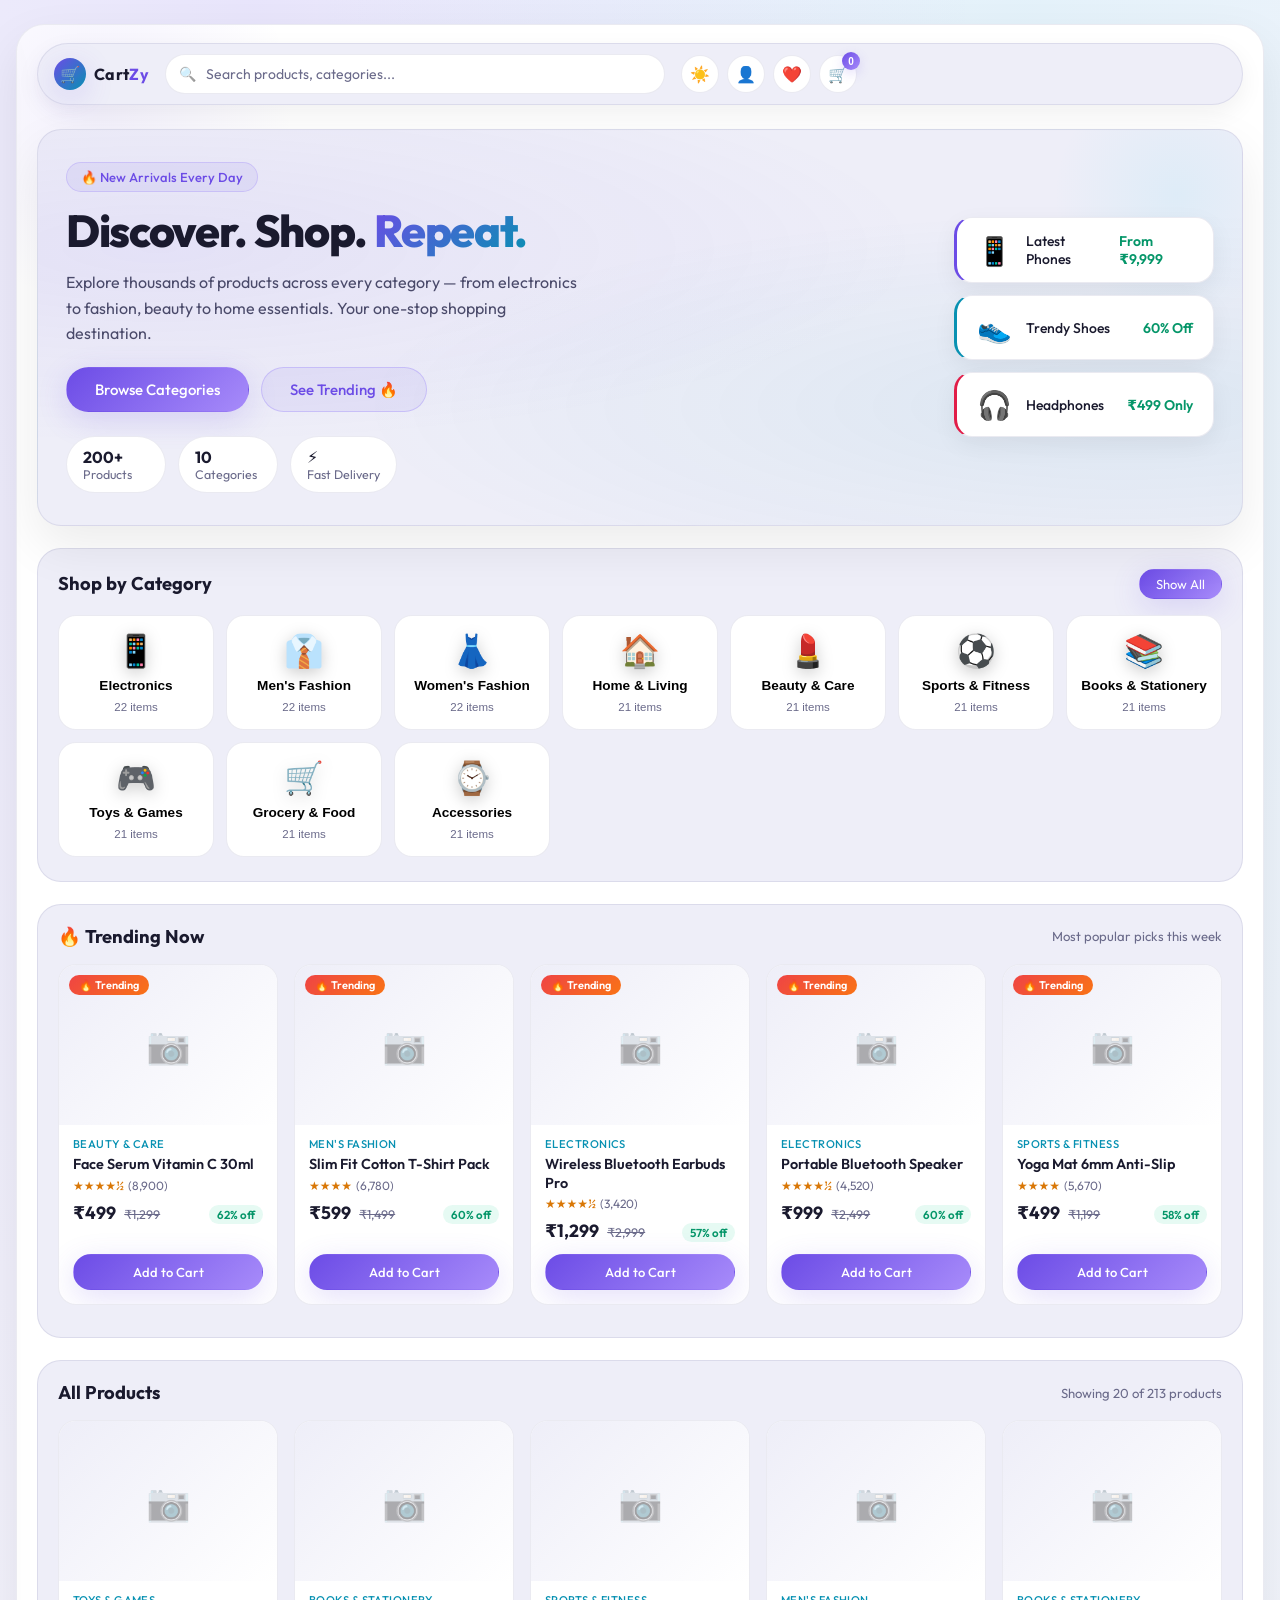
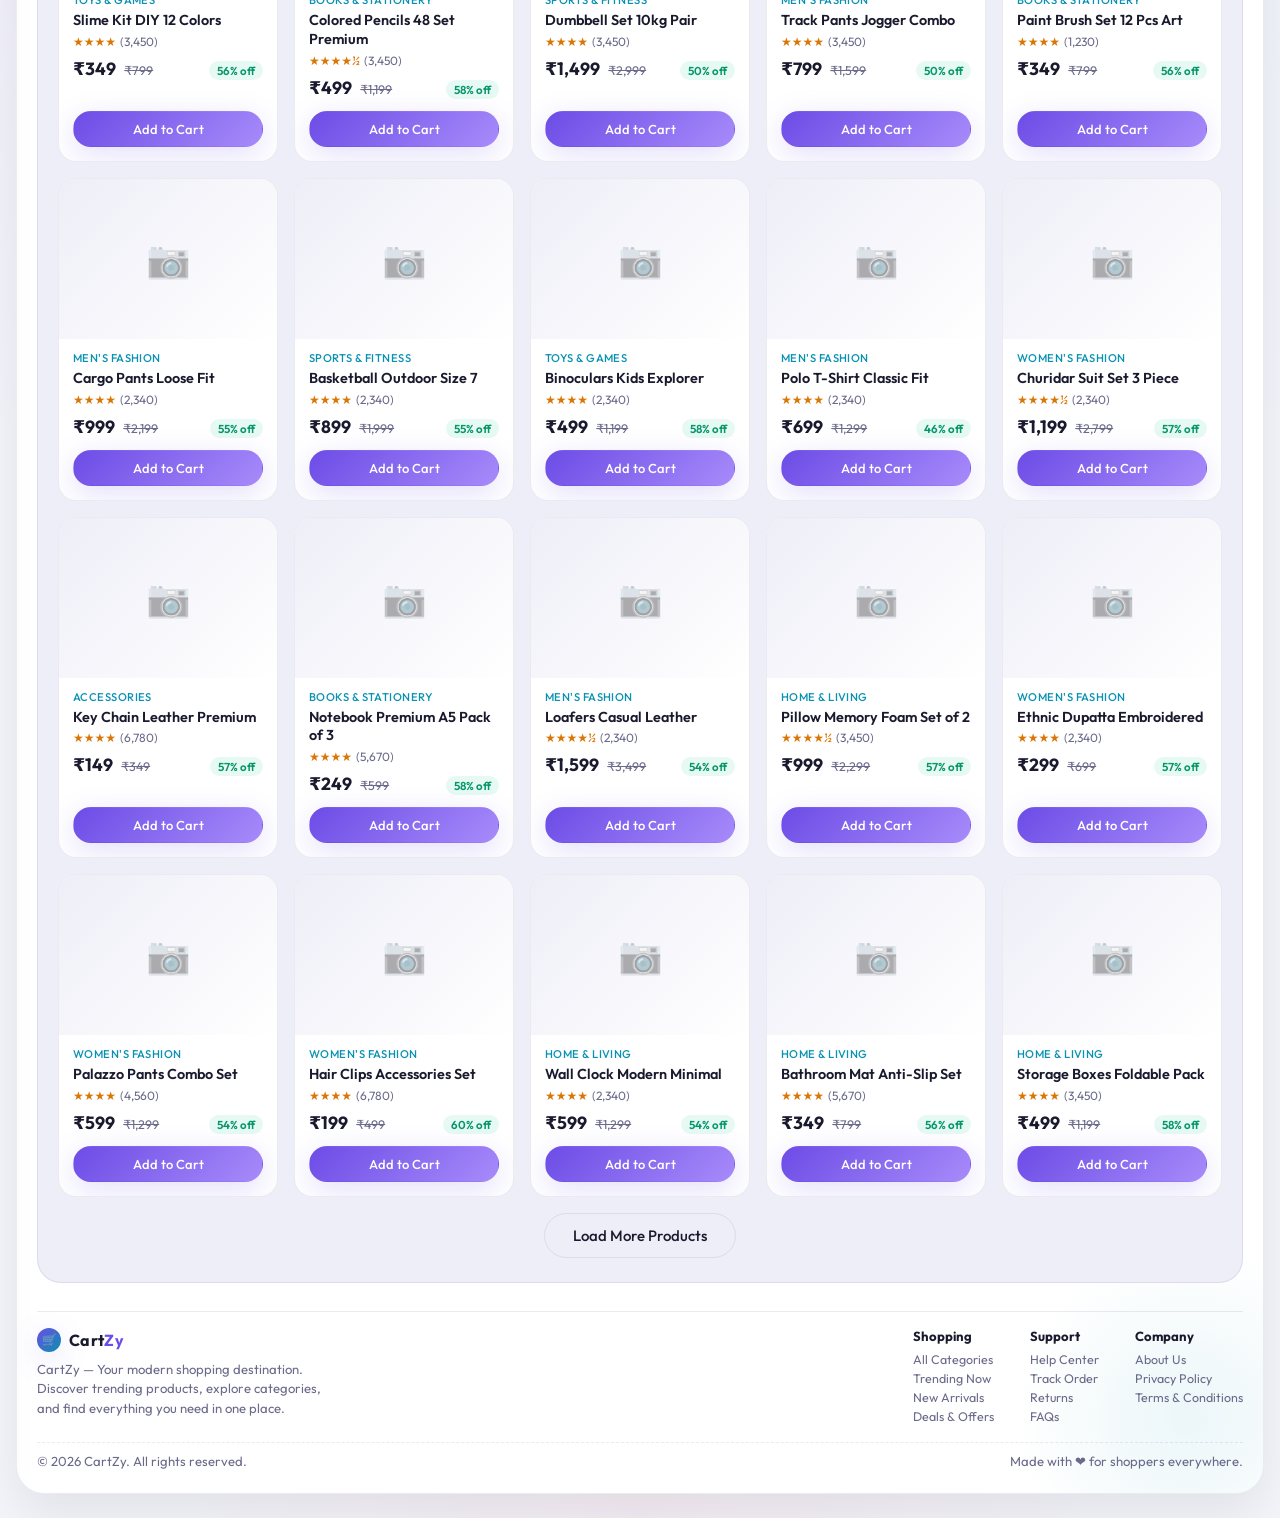
==== index.html @ 9c6d963a "Add files via upload" ====
<!DOCTYPE html>
<html lang="en" data-theme="dark">
<head>
    <meta charset="UTF-8">
    <meta name="viewport" content="width=device-width, initial-scale=1.0">
    <title>CartZy – Discover, Shop, Repeat</title>
    <meta name="description" content="CartZy is a modern shopping experience. Browse categories, discover trending products, and shop from thousands of items across electronics, fashion, beauty, home and more.">
    <link rel="stylesheet" href="styles.css">
    <link rel="preconnect" href="https://fonts.googleapis.com">
    <link rel="preconnect" href="https://fonts.gstatic.com" crossorigin>
    <link href="https://fonts.googleapis.com/css2?family=Outfit:wght@300;400;500;600;700;800&display=swap" rel="stylesheet">
</head>
<body>
    <div class="cz-app" id="cz-app">
        <!-- Mobile Sidebar -->
        <div class="cz-sidebar" id="cz-sidebar">
            <div class="cz-sidebar-header">
                <div class="cz-logo">
                    <span class="cz-logo-mark">🛒</span>
                    <span class="cz-logo-text">Cart<span>Zy</span></span>
                </div>
                <button class="cz-sidebar-close" id="cz-sidebar-close" aria-label="Close sidebar">✕</button>
            </div>
            <nav class="cz-sidebar-nav">
                <a href="#" class="cz-sidebar-link cz-sidebar-link-active" data-nav="home">🏠 Home</a>
                <a href="#categories" class="cz-sidebar-link" data-nav="categories">📦 Categories</a>
                <a href="#trending" class="cz-sidebar-link" data-nav="trending">🔥 Trending</a>
                <a href="#products" class="cz-sidebar-link" data-nav="products">🛍️ All Products</a>
                <div class="cz-sidebar-divider"></div>
                <a href="#" class="cz-sidebar-link" id="cz-sidebar-user-link">👤 Login / Sign Up</a>
                <a href="#" class="cz-sidebar-link">📋 My Orders</a>
                <a href="#" class="cz-sidebar-link">❤️ Wishlist</a>
                <a href="#" class="cz-sidebar-link">💬 Help Center</a>
            </nav>
            <div class="cz-sidebar-actions">
                <button id="cz-theme-toggle-sidebar" class="cz-button cz-button-outline cz-theme-toggle" type="button" aria-label="Toggle theme">
                    <span class="cz-theme-icon" data-role="icon">🌙</span>
                    <span>Toggle theme</span>
                </button>
            </div>
        </div>
        <div class="cz-sidebar-overlay" id="cz-sidebar-overlay"></div>

        <!-- Header -->
        <header class="cz-header" id="cz-header">
            <div class="cz-header-left">
                <button class="cz-hamburger" id="cz-hamburger" aria-label="Open menu">
                    <span></span><span></span><span></span>
                </button>
                <div class="cz-logo">
                    <span class="cz-logo-mark">🛒</span>
                    <span class="cz-logo-text">Cart<span>Zy</span></span>
                </div>
            </div>
            <div class="cz-search-bar" id="cz-search-bar">
                <span class="cz-search-icon">🔍</span>
                <input type="text" id="cz-search-input" placeholder="Search products, categories..." autocomplete="off">
                <div class="cz-search-results" id="cz-search-results"></div>
            </div>
            <div class="cz-header-right">
                <button id="cz-theme-toggle" class="cz-icon-button cz-theme-toggle" type="button" aria-label="Toggle theme">
                    <span class="cz-theme-icon" data-role="icon">🌙</span>
                </button>
                <div class="cz-user-wrapper" id="cz-user-wrapper">
                    <button class="cz-icon-button cz-user-btn" aria-label="User Account" id="cz-user-btn">
                        <span id="cz-user-icon">👤</span>
                    </button>
                    <div class="cz-user-dropdown" id="cz-user-dropdown">
                        <div class="cz-user-dropdown-header" id="cz-dropdown-header">
                            <div class="cz-user-avatar" id="cz-dropdown-avatar">👤</div>
                            <div class="cz-user-info">
                                <span class="cz-user-name" id="cz-dropdown-name">Guest</span>
                                <span class="cz-user-email" id="cz-dropdown-email"></span>
                            </div>
                        </div>
                        <div class="cz-user-dropdown-divider"></div>
                        <a href="#" class="cz-user-dropdown-item">📋 My Orders</a>
                        <a href="#" class="cz-user-dropdown-item">❤️ My Wishlist</a>
                        <a href="#" class="cz-user-dropdown-item">⚙️ Settings</a>
                        <div class="cz-user-dropdown-divider"></div>
                        <button class="cz-user-dropdown-item cz-logout-btn" id="cz-logout-btn">🚪 Logout</button>
                    </div>
                </div>
                <button class="cz-icon-button" aria-label="Wishlist" id="cz-wishlist-btn">
                    ❤️
                </button>
                <button class="cz-icon-button" aria-label="Cart" id="cz-cart-btn">
                    🛒
                    <span class="cz-cart-badge" id="cz-cart-badge">0</span>
                </button>
            </div>
        </header>

        <main class="cz-main">
            <!-- Hero -->
            <section class="cz-hero" id="home">
                <div class="cz-hero-content">
                    <div class="cz-hero-badge">🔥 New Arrivals Every Day</div>
                    <h1>Discover. Shop. <span>Repeat.</span></h1>
                    <p>Explore thousands of products across every category — from electronics to fashion, beauty to home essentials. Your one-stop shopping destination.</p>
                    <div class="cz-hero-actions">
                        <a href="#categories" class="cz-button cz-button-primary cz-button-lg">Browse Categories</a>
                        <a href="#trending" class="cz-button cz-button-ghost cz-button-lg">See Trending 🔥</a>
                    </div>
                    <div class="cz-hero-stats">
                        <div class="cz-stat"><span class="cz-stat-number">200+</span><span class="cz-stat-label">Products</span></div>
                        <div class="cz-stat"><span class="cz-stat-number">10</span><span class="cz-stat-label">Categories</span></div>
                        <div class="cz-stat"><span class="cz-stat-number">⚡</span><span class="cz-stat-label">Fast Delivery</span></div>
                    </div>
                </div>
                <div class="cz-hero-visual">
                    <div class="cz-hero-floating-card cz-hero-fc-1">
                        <span class="cz-hero-fc-emoji">📱</span>
                        <span>Latest Phones</span>
                        <strong>From ₹9,999</strong>
                    </div>
                    <div class="cz-hero-floating-card cz-hero-fc-2">
                        <span class="cz-hero-fc-emoji">👟</span>
                        <span>Trendy Shoes</span>
                        <strong>60% Off</strong>
                    </div>
                    <div class="cz-hero-floating-card cz-hero-fc-3">
                        <span class="cz-hero-fc-emoji">🎧</span>
                        <span>Headphones</span>
                        <strong>₹499 Only</strong>
                    </div>
                </div>
            </section>

            <!-- Categories -->
            <section class="cz-section" id="categories">
                <div class="cz-section-header">
                    <h2>Shop by Category</h2>
                    <button class="cz-pill-btn cz-active-filter" data-category="all" id="cz-show-all-btn">Show All</button>
                </div>
                <div class="cz-category-grid" id="cz-category-grid">
                    <!-- Categories rendered by JS -->
                </div>
            </section>

            <!-- Trending Products -->
            <section class="cz-section" id="trending">
                <div class="cz-section-header">
                    <h2>🔥 Trending Now</h2>
                    <span class="cz-section-tagline">Most popular picks this week</span>
                </div>
                <div class="cz-product-scroll" id="cz-trending-scroll">
                    <!-- Trending products rendered by JS -->
                </div>
            </section>

            <!-- Active Category Title (shown when filtering) -->
            <div class="cz-active-category-bar" id="cz-active-category-bar" style="display:none;">
                <h2 id="cz-active-category-title">All Products</h2>
                <button class="cz-pill-btn" id="cz-clear-filter">✕ Clear Filter</button>
            </div>

            <!-- All Products Grid -->
            <section class="cz-section" id="products">
                <div class="cz-section-header" id="cz-products-header">
                    <h2>All Products</h2>
                    <span class="cz-section-tagline" id="cz-product-count"></span>
                </div>
                <div class="cz-product-grid" id="cz-product-grid">
                    <!-- Products rendered by JS -->
                </div>
                <div class="cz-load-more" id="cz-load-more" style="display:none;">
                    <button class="cz-button cz-button-outline cz-button-lg" id="cz-load-more-btn">Load More Products</button>
                </div>
            </section>
        </main>

        <!-- Footer -->
        <footer class="cz-footer">
            <div class="cz-footer-top">
                <div>
                    <div class="cz-logo cz-logo-small">
                        <span class="cz-logo-mark">🛒</span>
                        <span class="cz-logo-text">Cart<span>Zy</span></span>
                    </div>
                    <p class="cz-footer-text">CartZy — Your modern shopping destination. Discover trending products, explore categories, and find everything you need in one place.</p>
                </div>
                <div class="cz-footer-columns">
                    <div>
                        <h4>Shopping</h4>
                        <a href="#categories">All Categories</a>
                        <a href="#trending">Trending Now</a>
                        <a href="#">New Arrivals</a>
                        <a href="#">Deals & Offers</a>
                    </div>
                    <div>
                        <h4>Support</h4>
                        <a href="#">Help Center</a>
                        <a href="#">Track Order</a>
                        <a href="#">Returns</a>
                        <a href="#">FAQs</a>
                    </div>
                    <div>
                        <h4>Company</h4>
                        <a href="#">About Us</a>
                        <a href="#">Privacy Policy</a>
                        <a href="#">Terms & Conditions</a>
                    </div>
                </div>
            </div>
            <div class="cz-footer-bottom">
                <span>© <span id="cz-year"></span> CartZy. All rights reserved.</span>
                <span>Made with ❤️ for shoppers everywhere.</span>
            </div>
        </footer>
    </div>

    <!-- Login/Signup Modal -->
    <div class="cz-modal-overlay" id="cz-login-overlay">
        <div class="cz-login-modal" id="cz-login-modal">
            <button class="cz-modal-close" id="cz-modal-close">✕</button>
            <div class="cz-modal-logo">
                <span class="cz-logo-mark">🛒</span>
                <span class="cz-logo-text">Cart<span>Zy</span></span>
            </div>

            <!-- Login Form -->
            <div id="cz-login-form" class="cz-auth-form">
                <h2>Welcome Back</h2>
                <p class="cz-auth-subtitle">Log in to your account</p>
                <div class="cz-form-group">
                    <label for="cz-login-email">Email</label>
                    <input type="email" id="cz-login-email" class="cz-form-input" placeholder="you@example.com" autocomplete="email">
                </div>
                <div class="cz-form-group">
                    <label for="cz-login-password">Password</label>
                    <input type="password" id="cz-login-password" class="cz-form-input" placeholder="••••••••" autocomplete="current-password">
                </div>
                <button class="cz-button cz-button-primary cz-button-full cz-button-lg" id="cz-login-submit">Log In</button>
                <p class="cz-auth-toggle">Don't have an account? <a href="#" id="cz-show-signup">Sign Up</a></p>
            </div>

            <!-- Sign Up Form -->
            <div id="cz-signup-form" class="cz-auth-form" style="display:none;">
                <h2>Create Account</h2>
                <p class="cz-auth-subtitle">Join CartZy today</p>
                <div class="cz-form-group">
                    <label for="cz-signup-name">Full Name</label>
                    <input type="text" id="cz-signup-name" class="cz-form-input" placeholder="Your Name" autocomplete="name">
                </div>
                <div class="cz-form-group">
                    <label for="cz-signup-email">Email</label>
                    <input type="email" id="cz-signup-email" class="cz-form-input" placeholder="you@example.com" autocomplete="email">
                </div>
                <div class="cz-form-group">
                    <label for="cz-signup-password">Password</label>
                    <input type="password" id="cz-signup-password" class="cz-form-input" placeholder="••••••••" autocomplete="new-password">
                </div>
                <div class="cz-form-group">
                    <label for="cz-signup-confirm">Confirm Password</label>
                    <input type="password" id="cz-signup-confirm" class="cz-form-input" placeholder="••••••••" autocomplete="new-password">
                </div>
                <button class="cz-button cz-button-primary cz-button-full cz-button-lg" id="cz-signup-submit">Create Account</button>
                <p class="cz-auth-toggle">Already have an account? <a href="#" id="cz-show-login">Log In</a></p>
            </div>
        </div>
    </div>

    <script src="./theme.js"></script>
    <script src="./app.js"></script>
</body>
</html>
---- styles.css ----
@import url('https://fonts.googleapis.com/css2?family=Outfit:wght@300;400;500;600;700;800&display=swap');

*, *::before, *::after { margin: 0; padding: 0; box-sizing: border-box; }

/* ── Design Tokens ── */
:root {
    --cz-bg: #07070f;
    --cz-bg-elevated: #10101c;
    --cz-bg-soft: #0d0d18;
    --cz-bg-card: #13132a;
    --cz-border: rgba(130, 140, 200, 0.13);
    --cz-border-hover: rgba(160, 170, 230, 0.3);
    --cz-primary: #7c5cfc;
    --cz-primary-soft: rgba(124, 92, 252, 0.12);
    --cz-primary-glow: rgba(124, 92, 252, 0.5);
    --cz-accent: #22d3ee;
    --cz-accent-soft: rgba(34, 211, 238, 0.1);
    --cz-green: #34d399;
    --cz-rose: #fb7185;
    --cz-amber: #fbbf24;
    --cz-text: #e8e8f4;
    --cz-text-muted: #9296b4;
    --cz-text-soft: #686c8c;
    --cz-radius-xl: 24px;
    --cz-radius-lg: 18px;
    --cz-radius-md: 12px;
    --cz-radius-sm: 8px;
    --cz-radius-pill: 999px;
    --cz-shadow: 0 20px 50px rgba(0,0,0,0.5);
    --cz-shadow-sm: 0 8px 24px rgba(0,0,0,0.3);
    --cz-shadow-glow: 0 8px 30px var(--cz-primary-glow);
    --cz-transition: 0.25s cubic-bezier(0.4, 0, 0.2, 1);
}

html[data-theme="light"] {
    --cz-bg: #f4f4fb;
    --cz-bg-elevated: #ffffff;
    --cz-bg-soft: #eeeef8;
    --cz-bg-card: #ffffff;
    --cz-border: rgba(80, 80, 140, 0.12);
    --cz-border-hover: rgba(100, 100, 180, 0.22);
    --cz-primary: #6c4ce6;
    --cz-primary-soft: rgba(108, 76, 230, 0.08);
    --cz-primary-glow: rgba(108, 76, 230, 0.18);
    --cz-accent: #0891b2;
    --cz-accent-soft: rgba(8, 145, 178, 0.08);
    --cz-green: #059669;
    --cz-rose: #e11d48;
    --cz-amber: #d97706;
    --cz-text: #1a1a2e;
    --cz-text-muted: #4a4a6a;
    --cz-text-soft: #6a6a8a;
    --cz-shadow: 0 20px 50px rgba(0,0,0,0.08);
    --cz-shadow-sm: 0 8px 24px rgba(0,0,0,0.06);
    --cz-shadow-glow: 0 8px 30px var(--cz-primary-glow);
}

html { scroll-behavior: smooth; }

body {
    font-family: 'Outfit', system-ui, -apple-system, sans-serif;
    background:
        radial-gradient(ellipse at 20% 0%, rgba(124, 92, 252, 0.10), transparent 50%),
        radial-gradient(ellipse at 80% 0%, rgba(34, 211, 238, 0.08), transparent 50%),
        radial-gradient(ellipse at 50% 100%, rgba(251, 113, 133, 0.06), transparent 50%),
        var(--cz-bg);
    color: var(--cz-text);
    min-height: 100vh;
    display: flex;
    justify-content: center;
    padding: 24px 16px;
    -webkit-font-smoothing: antialiased;
}

/* ── App Container ── */
.cz-app {
    width: 100%;
    max-width: 1280px;
    min-height: calc(100vh - 48px);
    border-radius: 28px;
    border: 1px solid var(--cz-border);
    background: var(--cz-bg-elevated);
    backdrop-filter: blur(40px);
    box-shadow: var(--cz-shadow);
    display: flex;
    flex-direction: column;
    padding: 18px 20px 24px;
    position: relative;
    overflow: hidden;
}

.cz-app::before {
    content: '';
    position: absolute;
    top: -120px;
    left: -120px;
    width: 400px;
    height: 400px;
    border-radius: 50%;
    background: radial-gradient(circle, var(--cz-primary-soft) 0%, transparent 70%);
    pointer-events: none;
    z-index: 0;
}

.cz-app::after {
    content: '';
    position: absolute;
    bottom: -100px;
    right: -100px;
    width: 350px;
    height: 350px;
    border-radius: 50%;
    background: radial-gradient(circle, var(--cz-accent-soft) 0%, transparent 70%);
    pointer-events: none;
    z-index: 0;
}

.cz-app > * { position: relative; z-index: 1; }

/* ── Header ── */
.cz-header {
    display: flex;
    align-items: center;
    gap: 16px;
    padding: 10px 16px;
    border-radius: var(--cz-radius-pill);
    background: var(--cz-bg-soft);
    border: 1px solid var(--cz-border);
    box-shadow: var(--cz-shadow-sm);
    margin-bottom: 20px;
    z-index: 10;
}

.cz-header-left {
    display: flex;
    align-items: center;
    gap: 12px;
    flex-shrink: 0;
}

.cz-logo {
    display: inline-flex;
    align-items: center;
    gap: 8px;
    text-decoration: none;
}

.cz-logo-mark {
    width: 32px;
    height: 32px;
    border-radius: var(--cz-radius-pill);
    display: inline-flex;
    align-items: center;
    justify-content: center;
    font-size: 16px;
    background: linear-gradient(135deg, var(--cz-primary), var(--cz-accent));
    box-shadow: var(--cz-shadow-glow);
    animation: logoPulse 3s ease-in-out infinite;
}

@keyframes logoPulse {
    0%, 100% { box-shadow: 0 4px 20px var(--cz-primary-glow); }
    50% { box-shadow: 0 4px 30px var(--cz-primary-glow), 0 0 60px rgba(124,92,252,0.15); }
}

.cz-logo-text {
    font-weight: 700;
    letter-spacing: 0.02em;
    font-size: 16px;
    color: var(--cz-text);
}

.cz-logo-text span { color: var(--cz-primary); }
.cz-logo-small .cz-logo-mark { width: 24px; height: 24px; font-size: 12px; }

/* ── Search Bar ── */
.cz-search-bar {
    flex: 1;
    position: relative;
    max-width: 500px;
}

.cz-search-icon {
    position: absolute;
    left: 14px;
    top: 50%;
    transform: translateY(-50%);
    font-size: 14px;
    pointer-events: none;
    opacity: 0.6;
}

.cz-search-bar input {
    width: 100%;
    padding: 10px 16px 10px 40px;
    border-radius: var(--cz-radius-pill);
    border: 1px solid var(--cz-border);
    background: var(--cz-bg-elevated);
    color: var(--cz-text);
    font-family: inherit;
    font-size: 14px;
    outline: none;
    transition: var(--cz-transition);
}

.cz-search-bar input:focus {
    border-color: var(--cz-primary);
    box-shadow: 0 0 0 3px var(--cz-primary-soft);
}

.cz-search-bar input::placeholder {
    color: var(--cz-text-soft);
}

.cz-search-results {
    position: absolute;
    top: calc(100% + 8px);
    left: 0;
    right: 0;
    background: var(--cz-bg-elevated);
    border: 1px solid var(--cz-border);
    border-radius: var(--cz-radius-lg);
    box-shadow: var(--cz-shadow);
    max-height: 340px;
    overflow-y: auto;
    display: none;
    z-index: 100;
}

.cz-search-results.active { display: block; }

.cz-search-result-item {
    padding: 12px 16px;
    cursor: pointer;
    display: flex;
    align-items: center;
    gap: 12px;
    font-size: 14px;
    transition: background var(--cz-transition);
    border-bottom: 1px solid var(--cz-border);
}

.cz-search-result-item:last-child { border-bottom: none; }
.cz-search-result-item:hover { background: var(--cz-primary-soft); }

.cz-search-result-item .cz-sr-emoji { font-size: 20px; }
.cz-search-result-item .cz-sr-name { font-weight: 500; }
.cz-search-result-item .cz-sr-price {
    margin-left: auto;
    color: var(--cz-green);
    font-weight: 600;
}

.cz-header-right {
    display: flex;
    align-items: center;
    gap: 8px;
    flex-shrink: 0;
}

.cz-icon-button {
    width: 38px;
    height: 38px;
    border-radius: var(--cz-radius-pill);
    border: 1px solid var(--cz-border);
    background: var(--cz-bg-elevated);
    color: var(--cz-text);
    display: inline-flex;
    align-items: center;
    justify-content: center;
    cursor: pointer;
    font-size: 16px;
    position: relative;
    transition: var(--cz-transition);
}

.cz-icon-button:hover {
    transform: translateY(-2px);
    border-color: var(--cz-border-hover);
    box-shadow: var(--cz-shadow-sm);
}

.cz-cart-badge {
    position: absolute;
    top: -4px;
    right: -4px;
    min-width: 18px;
    height: 18px;
    padding: 0 5px;
    border-radius: var(--cz-radius-pill);
    background: linear-gradient(135deg, var(--cz-primary), #a78bfa);
    color: white;
    font-size: 10px;
    font-weight: 700;
    display: inline-flex;
    align-items: center;
    justify-content: center;
    box-shadow: 0 4px 12px var(--cz-primary-glow);
}

/* ── Buttons ── */
.cz-button {
    border-radius: var(--cz-radius-pill);
    font-size: 14px;
    font-weight: 500;
    font-family: inherit;
    padding: 10px 20px;
    border: 1px solid transparent;
    cursor: pointer;
    text-decoration: none;
    display: inline-flex;
    align-items: center;
    justify-content: center;
    gap: 8px;
    transition: var(--cz-transition);
    white-space: nowrap;
}

.cz-button-lg { padding: 12px 28px; font-size: 15px; }

.cz-button-primary {
    background: linear-gradient(135deg, var(--cz-primary), #a78bfa);
    color: white;
    box-shadow: var(--cz-shadow-glow);
}

.cz-button-primary:hover {
    transform: translateY(-2px);
    box-shadow: 0 12px 35px var(--cz-primary-glow);
    filter: brightness(1.1);
}

.cz-button-secondary {
    background: var(--cz-bg-soft);
    border-color: var(--cz-border);
    color: var(--cz-text);
}

.cz-button-secondary:hover {
    border-color: var(--cz-primary);
    background: var(--cz-primary-soft);
}

.cz-button-outline {
    background: transparent;
    border-color: var(--cz-border);
    color: var(--cz-text);
}

.cz-button-outline:hover {
    border-color: var(--cz-primary);
    background: var(--cz-primary-soft);
}

.cz-button-ghost {
    background: var(--cz-primary-soft);
    color: var(--cz-primary);
    border-color: rgba(124, 92, 252, 0.25);
}

.cz-button-ghost:hover {
    background: rgba(124, 92, 252, 0.18);
    border-color: rgba(124, 92, 252, 0.5);
}

.cz-button-full { width: 100%; }

.cz-pill-btn {
    padding: 6px 16px;
    border-radius: var(--cz-radius-pill);
    border: 1px solid var(--cz-border);
    background: var(--cz-bg-soft);
    color: var(--cz-text-muted);
    font-size: 13px;
    font-family: inherit;
    cursor: pointer;
    transition: var(--cz-transition);
    white-space: nowrap;
}

.cz-pill-btn:hover {
    border-color: var(--cz-primary);
    color: var(--cz-text);
}

.cz-active-filter, .cz-pill-btn.active {
    background: linear-gradient(135deg, var(--cz-primary), #a78bfa);
    color: white;
    border-color: transparent;
    box-shadow: var(--cz-shadow-glow);
}

/* ── Main ── */
.cz-main {
    display: flex;
    flex-direction: column;
    gap: 22px;
    flex: 1;
    padding: 4px 0;
}

/* ── Hero ── */
.cz-hero {
    display: grid;
    grid-template-columns: 1.3fr 1fr;
    gap: 28px;
    padding: 32px 28px;
    border-radius: var(--cz-radius-xl);
    background:
        radial-gradient(ellipse at 10% 30%, var(--cz-primary-soft), transparent 50%),
        radial-gradient(ellipse at 90% 70%, var(--cz-accent-soft), transparent 50%),
        var(--cz-bg-soft);
    border: 1px solid var(--cz-border);
    box-shadow: var(--cz-shadow);
    position: relative;
    overflow: hidden;
}

.cz-hero::before {
    content: '';
    position: absolute;
    top: -60px;
    right: -60px;
    width: 250px;
    height: 250px;
    border-radius: 50%;
    background: radial-gradient(circle, rgba(34,211,238,0.08), transparent 70%);
    pointer-events: none;
}

.cz-hero-content { max-width: 560px; }

.cz-hero-badge {
    display: inline-flex;
    align-items: center;
    gap: 6px;
    padding: 6px 14px;
    border-radius: var(--cz-radius-pill);
    background: var(--cz-primary-soft);
    border: 1px solid rgba(124,92,252,0.2);
    color: var(--cz-primary);
    font-size: 13px;
    font-weight: 500;
    margin-bottom: 14px;
    animation: badgeFloat 2.5s ease-in-out infinite;
}

@keyframes badgeFloat {
    0%, 100% { transform: translateY(0); }
    50% { transform: translateY(-4px); }
}

.cz-hero h1 {
    font-size: clamp(2.2rem, 3.5vw, 3rem);
    line-height: 1.12;
    letter-spacing: -0.03em;
    font-weight: 800;
    margin-bottom: 14px;
}

.cz-hero h1 span {
    background: linear-gradient(135deg, var(--cz-primary), var(--cz-accent));
    -webkit-background-clip: text;
    background-clip: text;
    color: transparent;
}

.cz-hero p {
    font-size: 1rem;
    color: var(--cz-text-muted);
    line-height: 1.6;
    max-width: 32rem;
    margin-bottom: 20px;
}

.cz-hero-actions {
    display: flex;
    flex-wrap: wrap;
    gap: 12px;
    margin-bottom: 24px;
}

.cz-hero-stats {
    display: flex;
    flex-wrap: wrap;
    gap: 12px;
}

.cz-stat {
    padding: 10px 16px;
    border-radius: var(--cz-radius-pill);
    border: 1px solid var(--cz-border);
    background: var(--cz-bg-elevated);
    display: flex;
    flex-direction: column;
    min-width: 100px;
    backdrop-filter: blur(20px);
}

.cz-stat-number { font-size: 1rem; font-weight: 700; }
.cz-stat-label { font-size: 0.78rem; color: var(--cz-text-soft); }

/* Hero Floating Cards */
.cz-hero-visual {
    display: flex;
    flex-direction: column;
    gap: 12px;
    justify-content: center;
    align-items: flex-end;
}

.cz-hero-floating-card {
    display: flex;
    align-items: center;
    gap: 14px;
    padding: 14px 20px;
    border-radius: var(--cz-radius-lg);
    border: 1px solid var(--cz-border);
    background: var(--cz-bg-elevated);
    backdrop-filter: blur(20px);
    box-shadow: var(--cz-shadow-sm);
    font-size: 14px;
    font-weight: 500;
    max-width: 260px;
    width: 100%;
    animation: cardSlideIn 0.6s ease-out both;
}

.cz-hero-floating-card:nth-child(1) { animation-delay: 0.1s; }
.cz-hero-floating-card:nth-child(2) { animation-delay: 0.3s; }
.cz-hero-floating-card:nth-child(3) { animation-delay: 0.5s; }

@keyframes cardSlideIn {
    from { opacity: 0; transform: translateX(30px); }
    to { opacity: 1; transform: translateX(0); }
}

.cz-hero-fc-emoji { font-size: 28px; }
.cz-hero-floating-card strong {
    margin-left: auto;
    color: var(--cz-green);
    font-weight: 600;
}

.cz-hero-fc-1 { border-left: 3px solid var(--cz-primary); }
.cz-hero-fc-2 { border-left: 3px solid var(--cz-accent); }
.cz-hero-fc-3 { border-left: 3px solid var(--cz-rose); }

/* ── Sections ── */
.cz-section {
    padding: 20px 20px 24px;
    border-radius: var(--cz-radius-xl);
    border: 1px solid var(--cz-border);
    background: var(--cz-bg-soft);
}

.cz-section-header {
    display: flex;
    align-items: center;
    justify-content: space-between;
    gap: 12px;
    margin-bottom: 16px;
}

.cz-section h2 { font-size: 1.15rem; font-weight: 700; }
.cz-section-tagline { font-size: 0.82rem; color: var(--cz-text-soft); }

/* ── Category Grid ── */
.cz-category-grid {
    display: grid;
    grid-template-columns: repeat(auto-fill, minmax(140px, 1fr));
    gap: 12px;
}

.cz-category-card {
    border-radius: var(--cz-radius-lg);
    padding: 16px 14px;
    border: 1px solid var(--cz-border);
    background: var(--cz-bg-elevated);
    cursor: pointer;
    text-align: center;
    transition: var(--cz-transition);
    display: flex;
    flex-direction: column;
    align-items: center;
    gap: 8px;
    position: relative;
    overflow: hidden;
}

.cz-category-card::before {
    content: '';
    position: absolute;
    inset: 0;
    background: linear-gradient(135deg, var(--cz-primary-soft), transparent);
    opacity: 0;
    transition: opacity var(--cz-transition);
}

.cz-category-card:hover::before { opacity: 1; }

.cz-category-card:hover {
    transform: translateY(-4px);
    border-color: var(--cz-primary);
    box-shadow: var(--cz-shadow-glow);
}

.cz-category-card.active {
    border-color: var(--cz-primary);
    background: var(--cz-primary-soft);
    box-shadow: 0 4px 20px var(--cz-primary-glow);
}

.cz-category-icon {
    font-size: 32px;
    position: relative;
    z-index: 1;
    filter: drop-shadow(0 4px 8px rgba(0,0,0,0.2));
}

.cz-category-title {
    font-size: 0.85rem;
    font-weight: 600;
    position: relative;
    z-index: 1;
}

.cz-category-count {
    font-size: 0.72rem;
    color: var(--cz-text-soft);
    position: relative;
    z-index: 1;
}

/* ── Trending Horizontal Scroll ── */
.cz-product-scroll {
    display: flex;
    gap: 16px;
    overflow-x: auto;
    scroll-snap-type: x mandatory;
    padding-bottom: 8px;
    scrollbar-width: thin;
    scrollbar-color: var(--cz-primary) transparent;
}

.cz-product-scroll::-webkit-scrollbar { height: 6px; }
.cz-product-scroll::-webkit-scrollbar-track { background: transparent; }
.cz-product-scroll::-webkit-scrollbar-thumb {
    background: var(--cz-primary);
    border-radius: 10px;
}

.cz-product-scroll .cz-product-card {
    min-width: 220px;
    max-width: 220px;
    scroll-snap-align: start;
    flex-shrink: 0;
}

/* ── Product Grid ── */
.cz-product-grid {
    display: grid;
    grid-template-columns: repeat(auto-fill, minmax(220px, 1fr));
    gap: 16px;
}

.cz-product-card {
    border-radius: var(--cz-radius-lg);
    border: 1px solid var(--cz-border);
    background: var(--cz-bg-elevated);
    overflow: hidden;
    display: flex;
    flex-direction: column;
    transition: var(--cz-transition);
    position: relative;
}

.cz-product-card:hover {
    transform: translateY(-4px);
    border-color: var(--cz-border-hover);
    box-shadow: var(--cz-shadow);
}

.cz-product-image {
    height: 160px;
    display: flex;
    align-items: center;
    justify-content: center;
    font-size: 56px;
    position: relative;
    overflow: hidden;
}

.cz-product-image-bg {
    position: absolute;
    inset: 0;
    opacity: 0.15;
}

.cz-product-image span { position: relative; z-index: 1; filter: drop-shadow(0 4px 12px rgba(0,0,0,0.3)); }

.cz-product-image img {
    position: relative;
    z-index: 1;
    width: 100%;
    height: 100%;
    object-fit: cover;
    transition: transform var(--cz-transition);
}

.cz-product-card:hover .cz-product-image img {
    transform: scale(1.08);
}

.cz-product-image .cz-img-placeholder {
    position: relative;
    z-index: 1;
    width: 100%;
    height: 100%;
    display: flex;
    align-items: center;
    justify-content: center;
    font-size: 40px;
    color: var(--cz-text-soft);
    background: linear-gradient(135deg, var(--cz-bg-soft), var(--cz-bg-card));
}

.cz-product-image .cz-img-placeholder::after {
    content: '📷';
    font-size: 36px;
    opacity: 0.35;
}

.cz-product-trending-badge {
    position: absolute;
    top: 10px;
    left: 10px;
    padding: 3px 10px;
    border-radius: var(--cz-radius-pill);
    background: linear-gradient(135deg, #ef4444, #f97316);
    color: white;
    font-size: 11px;
    font-weight: 600;
    z-index: 2;
    display: flex;
    align-items: center;
    gap: 4px;
}

.cz-product-wishlist {
    position: absolute;
    top: 10px;
    right: 10px;
    width: 30px;
    height: 30px;
    border-radius: var(--cz-radius-pill);
    border: none;
    background: rgba(0,0,0,0.4);
    backdrop-filter: blur(8px);
    color: white;
    cursor: pointer;
    font-size: 14px;
    display: flex;
    align-items: center;
    justify-content: center;
    z-index: 2;
    transition: var(--cz-transition);
    opacity: 0;
}

.cz-product-card:hover .cz-product-wishlist { opacity: 1; }
.cz-product-wishlist:hover { background: rgba(251,113,133,0.5); transform: scale(1.15); }
.cz-product-wishlist.active { opacity: 1; background: rgba(251,113,133,0.7); }

.cz-product-body { padding: 12px 14px 14px; display: flex; flex-direction: column; gap: 4px; flex: 1; }

.cz-product-category-tag {
    font-size: 0.7rem;
    color: var(--cz-accent);
    font-weight: 500;
    text-transform: uppercase;
    letter-spacing: 0.04em;
}

.cz-product-body h3 {
    font-size: 0.9rem;
    font-weight: 600;
    line-height: 1.3;
    display: -webkit-box;
    -webkit-line-clamp: 2;
    -webkit-box-orient: vertical;
    overflow: hidden;
}

.cz-product-rating {
    display: flex;
    align-items: center;
    gap: 4px;
    font-size: 0.75rem;
    color: var(--cz-amber);
}

.cz-product-rating span { color: var(--cz-text-soft); }

.cz-product-price-row {
    display: flex;
    align-items: baseline;
    gap: 8px;
    margin-top: 4px;
}

.cz-product-price { font-size: 1.1rem; font-weight: 700; color: var(--cz-text); }
.cz-product-mrp { font-size: 0.78rem; color: var(--cz-text-soft); text-decoration: line-through; }

.cz-product-discount {
    font-size: 0.72rem;
    padding: 2px 8px;
    border-radius: var(--cz-radius-pill);
    background: rgba(52, 211, 153, 0.12);
    color: var(--cz-green);
    font-weight: 600;
    margin-left: auto;
}

.cz-product-add-btn {
    margin-top: auto;
    padding-top: 8px;
}

.cz-product-add-btn .cz-button {
    width: 100%;
    font-size: 13px;
    padding: 9px 16px;
}

/* ── Active Category Bar ── */
.cz-active-category-bar {
    display: flex;
    align-items: center;
    justify-content: space-between;
    padding: 12px 20px;
    border-radius: var(--cz-radius-lg);
    background: var(--cz-primary-soft);
    border: 1px solid rgba(124,92,252,0.2);
}

.cz-active-category-bar h2 { font-size: 1rem; font-weight: 600; }

/* ── Load More ── */
.cz-load-more {
    display: flex;
    justify-content: center;
    padding-top: 16px;
}

/* ── Footer ── */
.cz-footer {
    margin-top: 24px;
    padding-top: 16px;
    border-top: 1px solid var(--cz-border);
    font-size: 0.82rem;
}

.cz-footer-top {
    display: flex;
    align-items: flex-start;
    justify-content: space-between;
    gap: 24px;
    margin-bottom: 14px;
}

.cz-footer-text {
    max-width: 300px;
    color: var(--cz-text-soft);
    margin-top: 8px;
    line-height: 1.5;
}

.cz-footer-columns { display: flex; gap: 36px; }

.cz-footer-columns h4 { font-size: 0.82rem; margin-bottom: 8px; color: var(--cz-text); }

.cz-footer-columns a {
    display: block;
    font-size: 0.78rem;
    color: var(--cz-text-soft);
    text-decoration: none;
    margin-bottom: 4px;
    transition: color var(--cz-transition);
}

.cz-footer-columns a:hover { color: var(--cz-primary); }

.cz-footer-bottom {
    display: flex;
    align-items: center;
    justify-content: space-between;
    gap: 12px;
    padding-top: 10px;
    border-top: 1px dashed var(--cz-border);
    color: var(--cz-text-soft);
}

/* ── Hamburger ── */
.cz-hamburger {
    display: none;
    width: 36px;
    height: 36px;
    border: none;
    background: transparent;
    cursor: pointer;
    padding: 6px;
    border-radius: var(--cz-radius-pill);
    transition: var(--cz-transition);
}

.cz-hamburger:hover { background: rgba(124,92,252,0.1); }

.cz-hamburger span {
    display: block;
    width: 22px;
    height: 2px;
    background: var(--cz-text);
    margin: 4px auto;
    transition: var(--cz-transition);
    border-radius: 2px;
}

.cz-hamburger.active span:nth-child(1) { transform: rotate(45deg) translate(5px, 5px); }
.cz-hamburger.active span:nth-child(2) { opacity: 0; }
.cz-hamburger.active span:nth-child(3) { transform: rotate(-45deg) translate(5px, -5px); }

/* ── Sidebar ── */
.cz-sidebar {
    position: fixed;
    top: 0;
    left: -320px;
    width: 290px;
    height: 100%;
    background: var(--cz-bg-elevated);
    border-right: 1px solid var(--cz-border);
    box-shadow: var(--cz-shadow);
    padding: 18px;
    display: flex;
    flex-direction: column;
    gap: 14px;
    z-index: 1000;
    transition: left 0.35s cubic-bezier(0.4, 0, 0.2, 1);
    backdrop-filter: blur(20px);
}

.cz-sidebar.active { left: 0; }

.cz-sidebar-header {
    display: flex;
    align-items: center;
    justify-content: space-between;
    padding-bottom: 14px;
    border-bottom: 1px solid var(--cz-border);
}

.cz-sidebar-close {
    width: 32px;
    height: 32px;
    border: 1px solid var(--cz-border);
    background: var(--cz-bg-soft);
    color: var(--cz-text);
    border-radius: var(--cz-radius-pill);
    cursor: pointer;
    display: flex;
    align-items: center;
    justify-content: center;
    font-size: 16px;
    transition: var(--cz-transition);
}

.cz-sidebar-close:hover { background: var(--cz-primary-soft); border-color: var(--cz-primary); }

.cz-sidebar-nav {
    display: flex;
    flex-direction: column;
    gap: 4px;
    flex: 1;
    overflow-y: auto;
}

.cz-sidebar-link {
    display: block;
    padding: 11px 14px;
    border-radius: var(--cz-radius-md);
    color: var(--cz-text);
    text-decoration: none;
    font-size: 0.92rem;
    transition: var(--cz-transition);
    border: 1px solid transparent;
}

.cz-sidebar-link:hover { background: var(--cz-primary-soft); border-color: rgba(124,92,252,0.2); }

.cz-sidebar-link-active {
    background: var(--cz-primary-soft);
    color: var(--cz-primary);
    border-color: rgba(124,92,252,0.3);
    font-weight: 500;
}

.cz-sidebar-divider { height: 1px; background: var(--cz-border); margin: 8px 0; }

.cz-sidebar-actions {
    display: flex;
    flex-direction: column;
    gap: 8px;
    padding-top: 12px;
    border-top: 1px solid var(--cz-border);
}

.cz-sidebar-overlay {
    position: fixed;
    top: 0;
    left: 0;
    width: 100%;
    height: 100%;
    background: rgba(7,7,15,0.6);
    backdrop-filter: blur(6px);
    z-index: 999;
    opacity: 0;
    visibility: hidden;
    transition: all 0.35s ease;
}

.cz-sidebar-overlay.active { opacity: 1; visibility: visible; }

/* ── User Wrapper & Dropdown ── */
.cz-user-wrapper {
    position: relative;
}

.cz-user-btn {
    position: relative;
}

.cz-user-btn.logged-in {
    border-color: var(--cz-primary);
    background: var(--cz-primary-soft);
    box-shadow: 0 0 0 2px var(--cz-primary-glow);
}

.cz-user-dropdown {
    position: absolute;
    top: calc(100% + 10px);
    right: 0;
    width: 260px;
    background: var(--cz-bg-elevated);
    border: 1px solid var(--cz-border);
    border-radius: var(--cz-radius-lg);
    box-shadow: var(--cz-shadow);
    backdrop-filter: blur(30px);
    z-index: 200;
    opacity: 0;
    visibility: hidden;
    transform: translateY(-8px) scale(0.97);
    transition: all 0.25s cubic-bezier(0.4, 0, 0.2, 1);
    overflow: hidden;
}

.cz-user-dropdown.active {
    opacity: 1;
    visibility: visible;
    transform: translateY(0) scale(1);
}

.cz-user-dropdown-header {
    padding: 16px;
    display: flex;
    align-items: center;
    gap: 12px;
    background: linear-gradient(135deg, var(--cz-primary-soft), var(--cz-accent-soft));
}

.cz-user-avatar {
    width: 40px;
    height: 40px;
    border-radius: var(--cz-radius-pill);
    background: linear-gradient(135deg, var(--cz-primary), var(--cz-accent));
    display: flex;
    align-items: center;
    justify-content: center;
    font-size: 18px;
    color: white;
    box-shadow: 0 4px 12px var(--cz-primary-glow);
}

.cz-user-info {
    display: flex;
    flex-direction: column;
    gap: 2px;
}

.cz-user-name {
    font-weight: 600;
    font-size: 0.9rem;
    color: var(--cz-text);
}

.cz-user-email {
    font-size: 0.75rem;
    color: var(--cz-text-muted);
}

.cz-user-dropdown-divider {
    height: 1px;
    background: var(--cz-border);
}

.cz-user-dropdown-item {
    display: flex;
    align-items: center;
    gap: 10px;
    padding: 11px 16px;
    font-size: 0.85rem;
    color: var(--cz-text);
    text-decoration: none;
    cursor: pointer;
    background: none;
    border: none;
    width: 100%;
    text-align: left;
    font-family: inherit;
    transition: background var(--cz-transition);
}

.cz-user-dropdown-item:hover {
    background: var(--cz-primary-soft);
}

.cz-logout-btn {
    color: var(--cz-rose) !important;
}

.cz-logout-btn:hover {
    background: rgba(251, 113, 133, 0.1) !important;
}

/* ── Login/Signup Modal ── */
.cz-modal-overlay {
    position: fixed;
    inset: 0;
    background: rgba(7, 7, 15, 0.7);
    backdrop-filter: blur(10px);
    z-index: 2000;
    display: flex;
    align-items: center;
    justify-content: center;
    padding: 20px;
    opacity: 0;
    visibility: hidden;
    transition: all 0.35s ease;
}

.cz-modal-overlay.active {
    opacity: 1;
    visibility: visible;
}

.cz-login-modal {
    width: 100%;
    max-width: 420px;
    background: var(--cz-bg-elevated);
    border: 1px solid var(--cz-border);
    border-radius: var(--cz-radius-xl);
    padding: 32px 28px;
    box-shadow: var(--cz-shadow), 0 0 80px var(--cz-primary-glow);
    position: relative;
    transform: translateY(20px) scale(0.96);
    transition: transform 0.35s cubic-bezier(0.4, 0, 0.2, 1);
}

.cz-modal-overlay.active .cz-login-modal {
    transform: translateY(0) scale(1);
}

.cz-modal-close {
    position: absolute;
    top: 16px;
    right: 16px;
    width: 32px;
    height: 32px;
    border-radius: var(--cz-radius-pill);
    border: 1px solid var(--cz-border);
    background: var(--cz-bg-soft);
    color: var(--cz-text);
    font-size: 16px;
    cursor: pointer;
    display: flex;
    align-items: center;
    justify-content: center;
    transition: var(--cz-transition);
    z-index: 1;
}

.cz-modal-close:hover {
    background: var(--cz-primary-soft);
    border-color: var(--cz-primary);
    transform: rotate(90deg);
}

.cz-modal-logo {
    display: flex;
    align-items: center;
    justify-content: center;
    gap: 8px;
    margin-bottom: 24px;
}

.cz-modal-logo .cz-logo-mark {
    width: 40px;
    height: 40px;
    font-size: 20px;
}

.cz-modal-logo .cz-logo-text {
    font-size: 20px;
}

.cz-auth-form h2 {
    font-size: 1.4rem;
    font-weight: 700;
    text-align: center;
    margin-bottom: 4px;
}

.cz-auth-subtitle {
    text-align: center;
    color: var(--cz-text-muted);
    font-size: 0.88rem;
    margin-bottom: 24px;
}

.cz-form-group {
    margin-bottom: 16px;
}

.cz-form-group label {
    display: block;
    font-size: 0.82rem;
    font-weight: 500;
    color: var(--cz-text-muted);
    margin-bottom: 6px;
}

.cz-form-input {
    width: 100%;
    padding: 12px 16px;
    border-radius: var(--cz-radius-md);
    border: 1px solid var(--cz-border);
    background: var(--cz-bg-soft);
    color: var(--cz-text);
    font-family: inherit;
    font-size: 0.92rem;
    outline: none;
    transition: var(--cz-transition);
}

.cz-form-input:focus {
    border-color: var(--cz-primary);
    box-shadow: 0 0 0 3px var(--cz-primary-soft);
    background: var(--cz-bg-elevated);
}

.cz-form-input::placeholder {
    color: var(--cz-text-soft);
}

.cz-form-input.error {
    border-color: var(--cz-rose);
    box-shadow: 0 0 0 3px rgba(251, 113, 133, 0.15);
}

.cz-auth-form .cz-button {
    margin-top: 8px;
    padding: 13px 20px;
    font-size: 0.95rem;
    font-weight: 600;
}

.cz-auth-toggle {
    text-align: center;
    margin-top: 16px;
    font-size: 0.85rem;
    color: var(--cz-text-muted);
}

.cz-auth-toggle a {
    color: var(--cz-primary);
    text-decoration: none;
    font-weight: 600;
    transition: color var(--cz-transition);
}

.cz-auth-toggle a:hover {
    color: var(--cz-accent);
}

.cz-auth-error {
    background: rgba(251, 113, 133, 0.1);
    border: 1px solid rgba(251, 113, 133, 0.25);
    color: var(--cz-rose);
    padding: 10px 14px;
    border-radius: var(--cz-radius-sm);
    font-size: 0.82rem;
    margin-bottom: 14px;
    text-align: center;
    display: none;
}

.cz-auth-error.active {
    display: block;
    animation: fadeInUp 0.2s ease-out;
}

.cz-auth-success {
    background: rgba(52, 211, 153, 0.1);
    border: 1px solid rgba(52, 211, 153, 0.25);
    color: var(--cz-green);
    padding: 10px 14px;
    border-radius: var(--cz-radius-sm);
    font-size: 0.82rem;
    margin-bottom: 14px;
    text-align: center;
    display: none;
}

.cz-auth-success.active {
    display: block;
    animation: fadeInUp 0.2s ease-out;
}

/* ── Card load animation ── */
@keyframes fadeInUp {
    from { opacity: 0; transform: translateY(16px); }
    to { opacity: 1; transform: translateY(0); }
}

.cz-product-card { animation: fadeInUp 0.4s ease-out both; }
.cz-category-card { animation: fadeInUp 0.3s ease-out both; }

/* ── Responsiveness ── */
@media (max-width: 900px) {
    body { padding: 14px 8px; }
    .cz-app { border-radius: 20px; padding: 14px 14px 18px; }
    .cz-hero { grid-template-columns: 1fr; padding: 24px 20px; }
    .cz-hero-visual { flex-direction: row; flex-wrap: wrap; align-items: stretch; }
    .cz-hero-floating-card { max-width: none; flex: 1; min-width: 180px; }
    .cz-category-grid { grid-template-columns: repeat(auto-fill, minmax(120px, 1fr)); }
}

@media (max-width: 720px) {
    .cz-header { border-radius: var(--cz-radius-lg); padding: 10px 12px; flex-wrap: wrap; }
    .cz-search-bar { order: 3; width: 100%; max-width: none; }
    .cz-hamburger { display: flex; flex-direction: column; justify-content: center; }
    .cz-hero h1 { font-size: 1.8rem; }
    .cz-footer-top { flex-direction: column; }
    .cz-footer-bottom { flex-direction: column; align-items: flex-start; }
}

@media (max-width: 520px) {
    body { padding: 0; }
    .cz-app {
        border-radius: 0;
        min-height: 100vh;
        box-shadow: none;
        border: none;
        padding: 10px 10px 16px;
    }
    .cz-hero { padding: 18px 14px; gap: 18px; }
    .cz-hero-visual { flex-direction: column; }
    .cz-hero-floating-card { max-width: none; }
    .cz-section { padding: 14px 14px 18px; }
    .cz-category-grid { grid-template-columns: repeat(3, 1fr); gap: 8px; }
    .cz-product-grid { grid-template-columns: repeat(2, 1fr); gap: 10px; }
    .cz-product-image { height: 120px; font-size: 40px; }
    .cz-footer-columns { flex-direction: column; gap: 18px; }
}
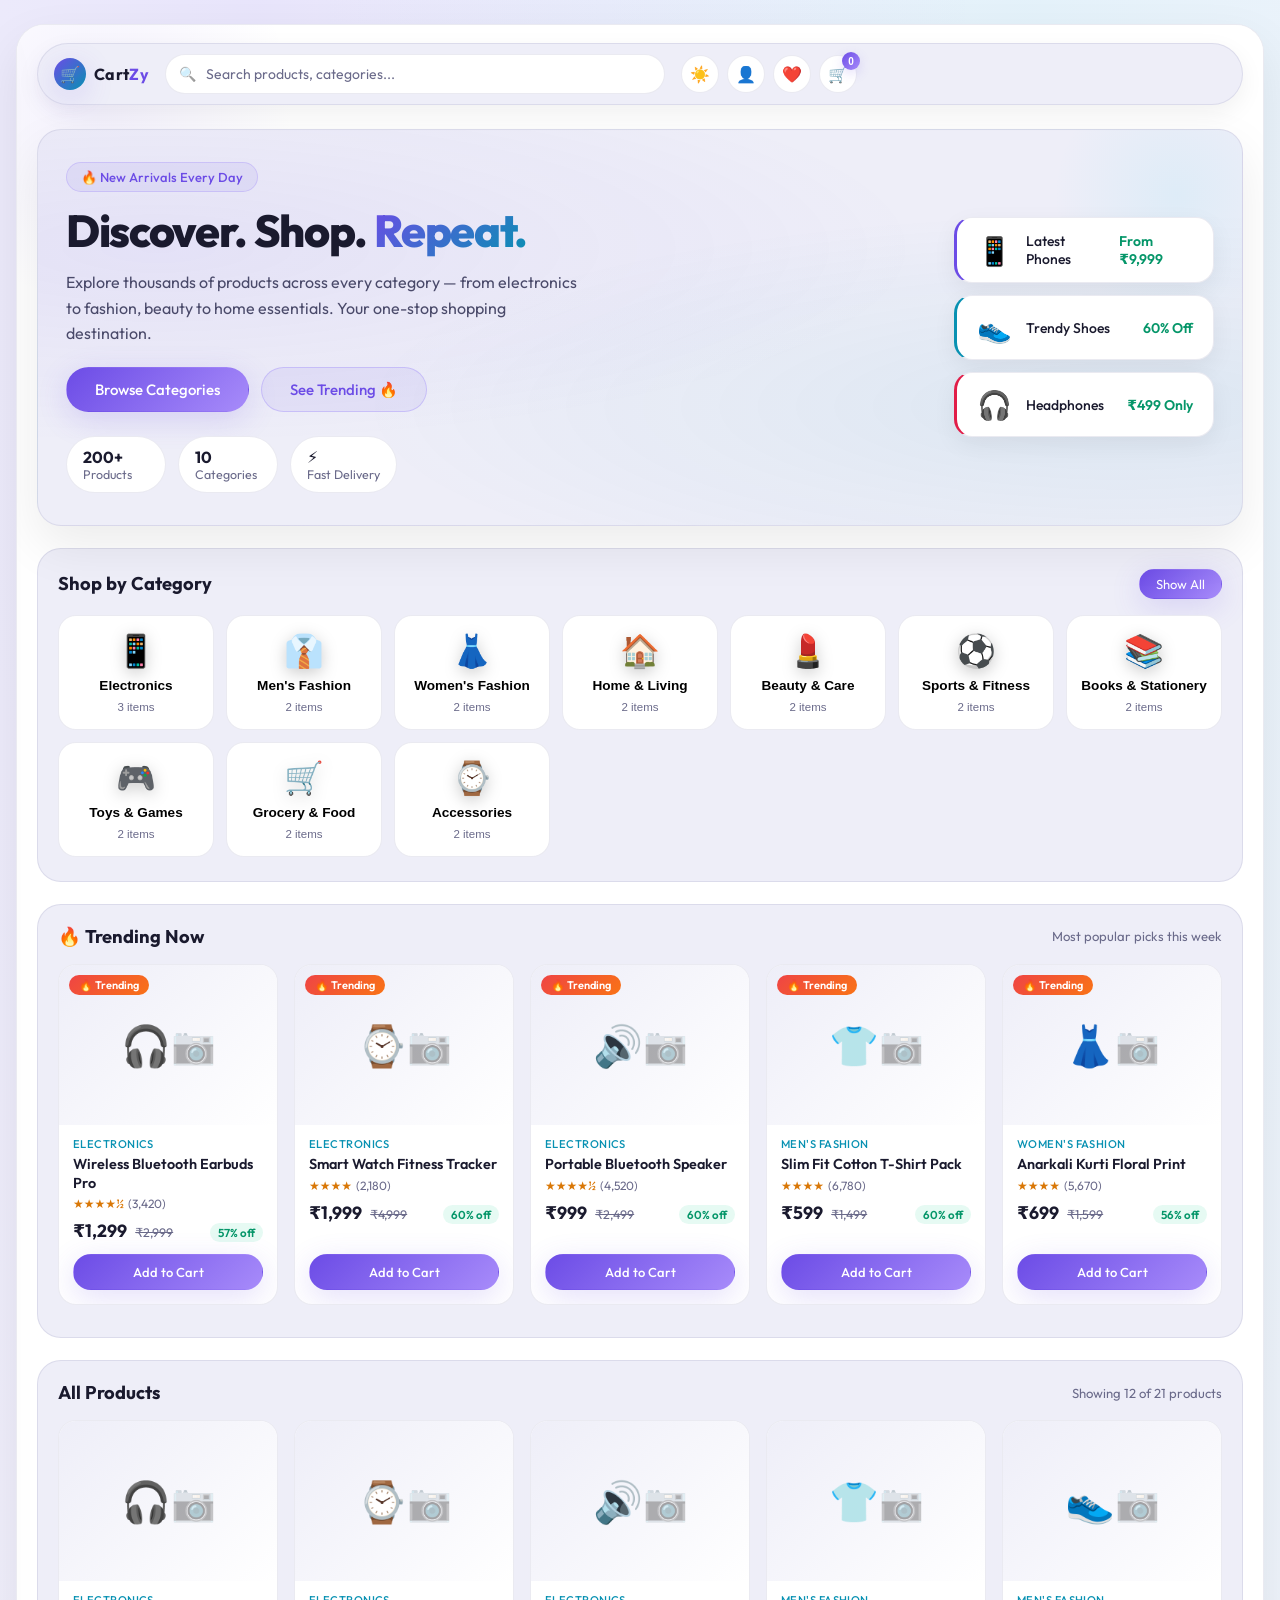
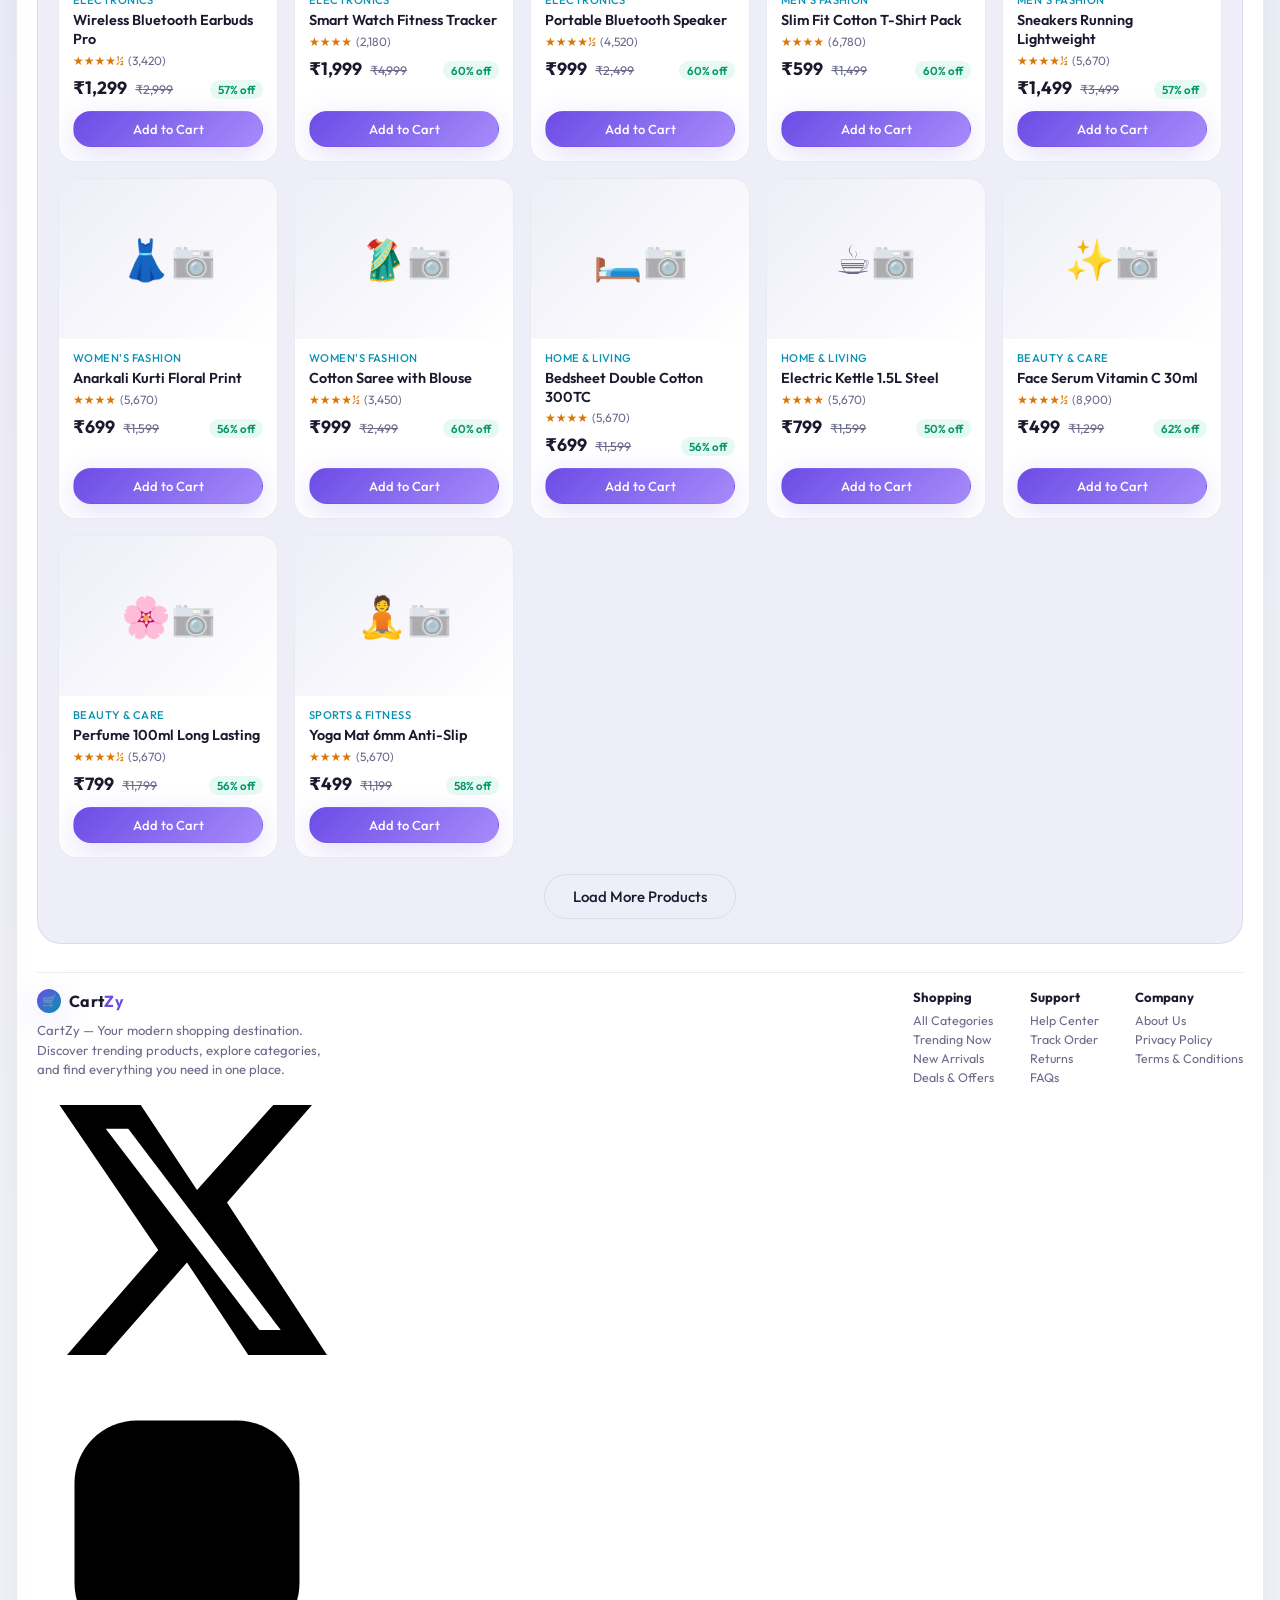
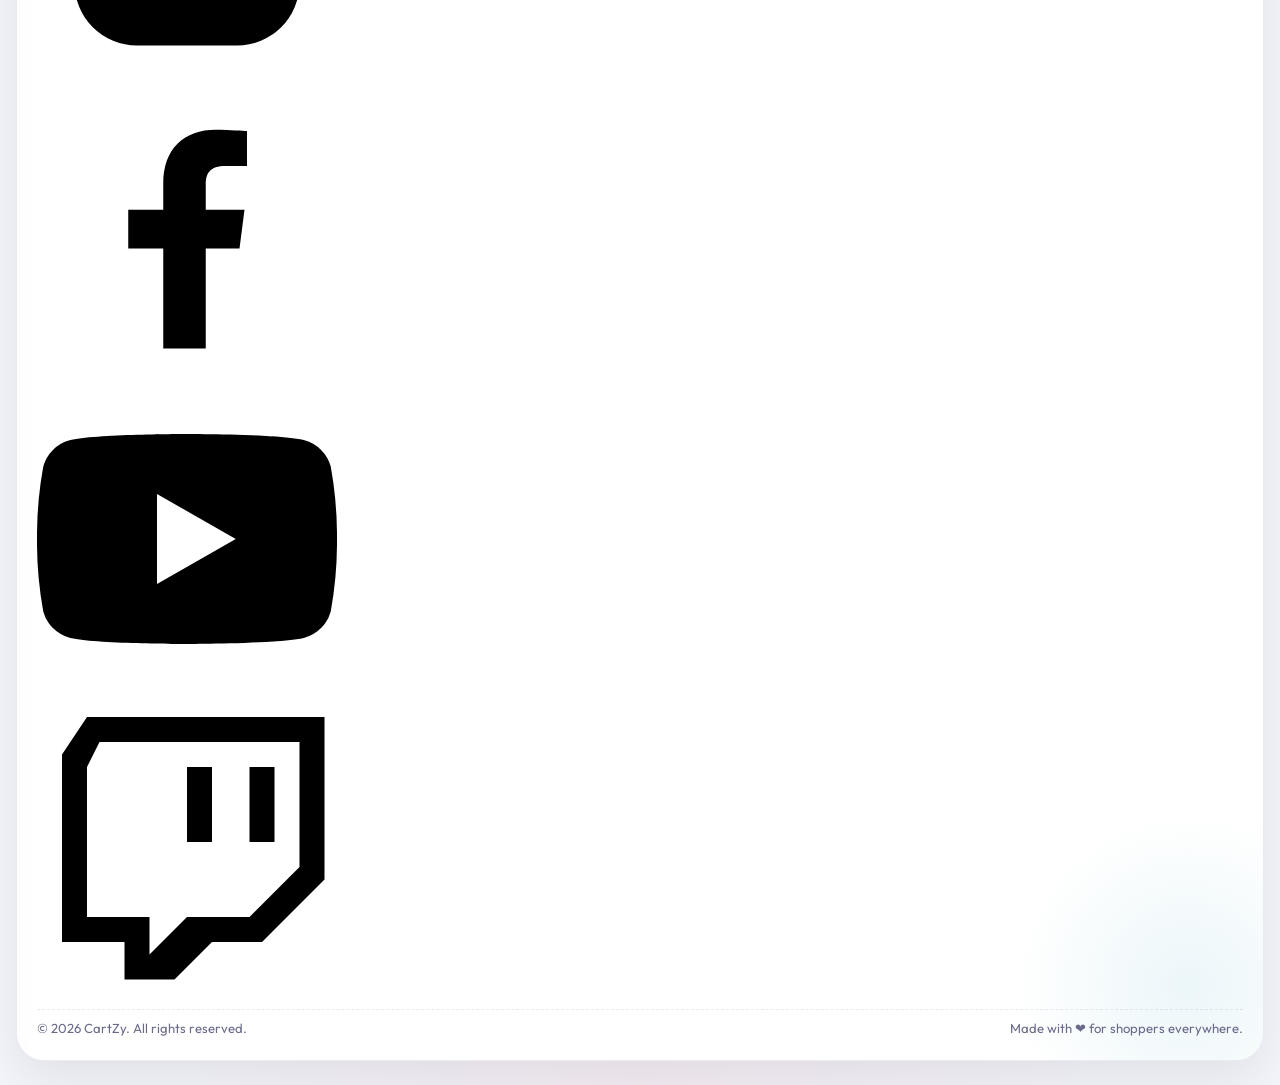
==== commit ba7d48ba: "Enhance index.html with theme and modal features Added theme color meta tags for dark and light mode" ====
--- a/index.html
+++ b/index.html
@@ -3,15 +3,15 @@
 <head>
     <meta charset="UTF-8">
     <meta name="viewport" content="width=device-width, initial-scale=1.0">
+    <meta name="theme-color" content="#07070f" media="(prefers-color-scheme: dark)">
+    <meta name="theme-color" content="#f4f4fb" media="(prefers-color-scheme: light)">
     <title>CartZy – Discover, Shop, Repeat</title>
     <meta name="description" content="CartZy is a modern shopping experience. Browse categories, discover trending products, and shop from thousands of items across electronics, fashion, beauty, home and more.">
     <link rel="stylesheet" href="styles.css">
-    <link rel="preconnect" href="https://fonts.googleapis.com">
-    <link rel="preconnect" href="https://fonts.gstatic.com" crossorigin>
     <link href="https://fonts.googleapis.com/css2?family=Outfit:wght@300;400;500;600;700;800&display=swap" rel="stylesheet">
 </head>
 <body>
-    <div class="cz-app" id="cz-app">
+    <div class="cz-app" id="cz-app"> 
         <!-- Mobile Sidebar -->
         <div class="cz-sidebar" id="cz-sidebar">
             <div class="cz-sidebar-header">
@@ -179,6 +179,23 @@
                         <span class="cz-logo-text">Cart<span>Zy</span></span>
                     </div>
                     <p class="cz-footer-text">CartZy — Your modern shopping destination. Discover trending products, explore categories, and find everything you need in one place.</p>
+                    <nav class="cz-social-links" aria-label="Social media">
+                        <a href="https://x.com/" target="_blank" rel="noopener noreferrer" aria-label="X">
+                            <svg viewBox="0 0 24 24" aria-hidden="true"><path d="M18.9 2H22l-6.8 7.8L23.2 22h-6.3L12 14.6 5.5 22H2.4l7.3-8.4L1.8 2h6.5l4.5 6.8L18.9 2Zm-1.1 18h1.7L7.3 3.9H5.5L17.8 20Z"/></svg>
+                        </a>
+                        <a href="https://www.instagram.com/" target="_blank" rel="noopener noreferrer" aria-label="Instagram">
+                            <svg viewBox="0 0 24 24" aria-hidden="true"><rect x="3" y="3" width="18" height="18" rx="5"/><circle cx="12" cy="12" r="4"/><circle class="cz-social-icon-fill" cx="18" cy="6" r="1"/></svg>
+                        </a>
+                        <a href="https://www.facebook.com/" target="_blank" rel="noopener noreferrer" aria-label="Facebook">
+                            <svg viewBox="0 0 24 24" aria-hidden="true"><path d="M13.5 21v-8h2.7l.4-3.1h-3.1v-2c0-.9.3-1.5 1.6-1.5h1.7V3.6c-.3 0-1.3-.1-2.5-.1-2.5 0-4.2 1.5-4.2 4.3v2.1H7.3V13h2.8v8h3.4Z"/></svg>
+                        </a>
+                        <a href="https://www.youtube.com/" target="_blank" rel="noopener noreferrer" aria-label="YouTube">
+                            <svg viewBox="0 0 24 24" aria-hidden="true"><path d="M23.5 6.2a3 3 0 0 0-2.1-2.1C19.5 3.6 12 3.6 12 3.6s-7.5 0-9.4.5A3 3 0 0 0 .5 6.2 31 31 0 0 0 0 12a31 31 0 0 0 .5 5.8 3 3 0 0 0 2.1 2.1c1.9.5 9.4.5 9.4.5s7.5 0 9.4-.5a3 3 0 0 0 2.1-2.1A31 31 0 0 0 24 12a31 31 0 0 0-.5-5.8ZM9.6 15.6V8.4l6.3 3.6-6.3 3.6Z"/></svg>
+                        </a>
+                        <a href="https://www.twitch.tv/" target="_blank" rel="noopener noreferrer" aria-label="Twitch">
+                            <svg viewBox="0 0 24 24" aria-hidden="true"><path d="M4 2h19v13l-5 5h-4l-3 3H7v-3H2V5l2-3Zm1 2L4 6v12h5v3l3-3h5l4-4V4H5Zm12 2h2v6h-2V6Zm-5 0h2v6h-2V6Z"/></svg>
+                        </a>
+                    </nav>
                 </div>
                 <div class="cz-footer-columns">
                     <div>
@@ -210,6 +227,171 @@
         </footer>
     </div>
 
+    <!-- Cart Modal -->
+    <div class="cz-modal-overlay" id="cz-cart-overlay">
+        <div class="cz-cart-modal" id="cz-cart-modal">
+            <button class="cz-modal-close" id="cz-cart-modal-close">✕</button>
+            <h2 class="cz-cart-modal-title">🛒 Your Cart</h2>
+            
+            <!-- Empty Cart State -->
+            <div class="cz-cart-empty" id="cz-cart-empty">
+                <div class="cz-cart-empty-icon">🛒</div>
+                <h3>Your cart is empty</h3>
+                <p>Add some products to get started!</p>
+                <button class="cz-button cz-button-primary" id="cz-cart-shop-btn">Continue Shopping</button>
+            </div>
+            
+            <!-- Cart Items -->
+            <div class="cz-cart-content" id="cz-cart-content" style="display:none;">
+                <div class="cz-cart-items" id="cz-cart-items">
+                    <!-- Cart items rendered by JS -->
+                </div>
+                
+                <!-- Cart Summary -->
+                <div class="cz-cart-summary">
+                    <div class="cz-cart-summary-row">
+                        <span>Subtotal</span>
+                        <span id="cz-cart-subtotal">₹0</span>
+                    </div>
+                    <div class="cz-cart-summary-row">
+                        <span>Delivery</span>
+                        <span id="cz-cart-delivery">FREE</span>
+                    </div>
+                    <div class="cz-cart-divider"></div>
+                    <div class="cz-cart-summary-row cz-cart-total">
+                        <span>Total</span>
+                        <span id="cz-cart-total">₹0</span>
+                    </div>
+                    <button class="cz-button cz-button-primary cz-button-full cz-button-lg" id="cz-checkout-btn">
+                        Proceed to Checkout
+                    </button>
+                </div>
+            </div>
+        </div>
+    </div>
+
+    <!-- Checkout Modal -->
+    <div class="cz-modal-overlay" id="cz-checkout-overlay">
+        <div class="cz-checkout-modal" id="cz-checkout-modal">
+            <button class="cz-modal-close" id="cz-checkout-modal-close">✕</button>
+            <h2 class="cz-checkout-title">💳 Checkout</h2>
+            
+            <div class="cz-checkout-steps">
+                <div class="cz-checkout-step active" data-step="1">
+                    <span class="cz-step-number">1</span>
+                    <span class="cz-step-label">Payment</span>
+                </div>
+                <div class="cz-checkout-step-line"></div>
+                <div class="cz-checkout-step" data-step="2">
+                    <span class="cz-step-number">2</span>
+                    <span class="cz-step-label">Confirm</span>
+                </div>
+            </div>
+            
+            <!-- Payment Method Selection -->
+            <div class="cz-checkout-payment" id="cz-checkout-payment">
+                <h3>Choose Payment Method</h3>
+                
+                <div class="cz-payment-methods">
+                    <!-- UPI Option -->
+                    <div class="cz-payment-option" data-method="upi">
+                        <div class="cz-payment-icon">📱</div>
+                        <div class="cz-payment-info">
+                            <h4>UPI Payment</h4>
+                            <p>GPay, PhonePe, Paytm, etc.</p>
+                        </div>
+                        <div class="cz-payment-radio"></div>
+                    </div>
+                    
+                    <!-- Debit Card Option -->
+                    <div class="cz-payment-option" data-method="debit">
+                        <div class="cz-payment-icon">💳</div>
+                        <div class="cz-payment-info">
+                            <h4>Debit Card</h4>
+                            <p>Visa, Mastercard, RuPay</p>
+                        </div>
+                        <div class="cz-payment-radio"></div>
+                    </div>
+                    
+                    <!-- COD Option -->
+                    <div class="cz-payment-option" data-method="cod">
+                        <div class="cz-payment-icon">💵</div>
+                        <div class="cz-payment-info">
+                            <h4>Cash on Delivery</h4>
+                            <p>Pay when you receive</p>
+                        </div>
+                        <div class="cz-payment-radio"></div>
+                    </div>
+                </div>
+                
+                <!-- UPI Form -->
+                <div class="cz-payment-form" id="cz-upi-form" style="display:none;">
+                    <div class="cz-form-group">
+                        <label for="cz-upi-id">UPI ID</label>
+                        <input type="text" id="cz-upi-id" class="cz-form-input" placeholder="yourname@upi" autocomplete="off">
+                        <span class="cz-form-hint">Example: yourname@gpay</span>
+                    </div>
+                    <button class="cz-button cz-button-primary cz-button-full" id="cz-upi-pay-btn">Pay with UPI</button>
+                </div>
+                
+                <!-- Debit Card Form -->
+                <div class="cz-payment-form" id="cz-debit-form" style="display:none;">
+                    <div class="cz-form-group">
+                        <label for="cz-card-number">Card Number</label>
+                        <input type="text" id="cz-card-number" class="cz-form-input" placeholder="1234 5678 9012 3456" maxlength="19" autocomplete="off">
+                    </div>
+                    <div class="cz-form-row">
+                        <div class="cz-form-group">
+                            <label for="cz-card-expiry">Expiry Date</label>
+                            <input type="text" id="cz-card-expiry" class="cz-form-input" placeholder="MM/YY" maxlength="5" autocomplete="off">
+                        </div>
+                        <div class="cz-form-group">
+                            <label for="cz-card-cvv">CVV</label>
+                            <input type="password" id="cz-card-cvv" class="cz-form-input" placeholder="•••" maxlength="3" autocomplete="off">
+                        </div>
+                    </div>
+                    <div class="cz-form-group">
+                        <label for="cz-card-name">Cardholder Name</label>
+                        <input type="text" id="cz-card-name" class="cz-form-input" placeholder="Name on card" autocomplete="off">
+                    </div>
+                    <button class="cz-button cz-button-primary cz-button-full" id="cz-debit-pay-btn">Pay Now</button>
+                </div>
+                
+                <button class="cz-button cz-button-outline cz-button-full" id="cz-payment-continue-btn" style="display:none;">Continue</button>
+            </div>
+            
+            <!-- Order Confirmation -->
+            <div class="cz-checkout-confirm" id="cz-checkout-confirm" style="display:none;">
+                <div class="cz-order-success">
+                    <div class="cz-order-success-icon">✅</div>
+                    <h3>Order Placed Successfully!</h3>
+                    <p class="cz-order-id">Order ID: <span id="cz-order-id">CZ123456</span></p>
+                </div>
+                
+                <div class="cz-order-summary">
+                    <h4>Order Summary</h4>
+                    <div class="cz-order-items" id="cz-order-items">
+                        <!-- Order items rendered by JS -->
+                    </div>
+                    <div class="cz-order-total">
+                        <span>Total Paid</span>
+                        <span id="cz-order-total">₹0</span>
+                    </div>
+                    <div class="cz-order-method">
+                        <span>Payment Method</span>
+                        <span id="cz-order-method">-</span>
+                    </div>
+                </div>
+                
+                <div class="cz-order-delivery">
+                    <p>🚚 Estimated delivery: <strong>3-5 business days</strong></p>
+                </div>
+                
+                <button class="cz-button cz-button-primary cz-button-full" id="cz-order-done-btn">Continue Shopping</button>
+            </div>
+        </div>
+    </div>
+
     <!-- Login/Signup Modal -->
     <div class="cz-modal-overlay" id="cz-login-overlay">
         <div class="cz-login-modal" id="cz-login-modal">
--- a/styles.css
+++ b/styles.css
@@ -86,7 +86,8 @@
     flex-direction: column;
     padding: 18px 20px 24px;
     position: relative;
-    overflow: hidden;
+    overflow: visible;
+    overflow-x: hidden;
 }
 
 .cz-app::before {
@@ -1364,13 +1365,14 @@
 }
 
 @media (max-width: 520px) {
-    body { padding: 0; }
+    body { padding: 0; display: block; }
     .cz-app {
         border-radius: 0;
         min-height: 100vh;
         box-shadow: none;
         border: none;
         padding: 10px 10px 16px;
+        overflow-y: auto;
     }
     .cz-hero { padding: 18px 14px; gap: 18px; }
     .cz-hero-visual { flex-direction: column; }
